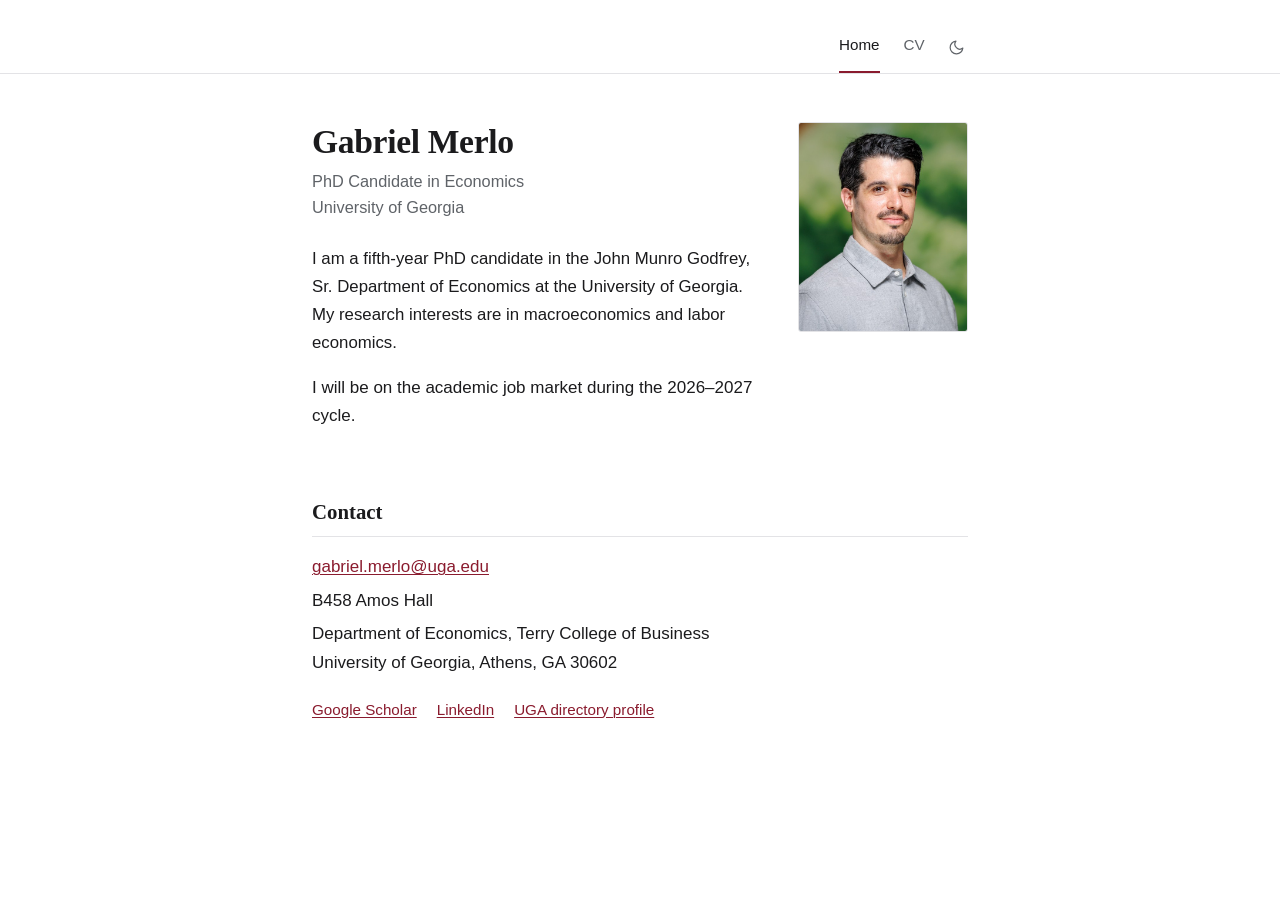
==== index.html @ b48e607b "Make the site findable: robots, sitemap, canonical, structured data The site is not yet indexed — a " ====
<!DOCTYPE html>
<html lang="en">
<head>
<meta charset="utf-8">
<meta name="viewport" content="width=device-width, initial-scale=1">
<title>Gabriel Merlo | Economics, University of Georgia</title>
<meta name="description" content="Gabriel Merlo is a PhD candidate in economics at the University of Georgia working in macroeconomics and labor economics.">
<link rel="canonical" href="https://gabrielmerlo.github.io/">
<link rel="stylesheet" href="style.css">
<script src="theme.js"></script>

<!-- Tells search engines that this site, the Terry directory page, the Google Scholar
     profile and the LinkedIn profile are all the same person. This is what makes the
     site rank for "Gabriel Merlo" rather than competing with those pages. -->
<script type="application/ld+json">
{
  "@context": "https://schema.org",
  "@type": "Person",
  "name": "Gabriel Merlo",
  "alternateName": "Gabriel Merlo Matto",
  "url": "https://gabrielmerlo.github.io/",
  "image": "https://gabrielmerlo.github.io/files/headshot.jpg",
  "email": "mailto:gabriel.merlo@uga.edu",
  "jobTitle": "PhD Candidate in Economics",
  "worksFor": {
    "@type": "CollegeOrUniversity",
    "name": "University of Georgia",
    "department": {
      "@type": "Organization",
      "name": "John Munro Godfrey, Sr. Department of Economics, Terry College of Business"
    }
  },
  "alumniOf": [
    { "@type": "CollegeOrUniversity", "name": "Universidad Carlos III de Madrid" },
    { "@type": "CollegeOrUniversity", "name": "Universidad de la Rep\u00fablica" }
  ],
  "knowsAbout": [
    "Macroeconomics",
    "Labor economics",
    "Social insurance",
    "Health and disability",
    "Life-cycle models"
  ],
  "sameAs": [
    "https://www.terry.uga.edu/directory/gabriel-merlo/",
    "https://scholar.google.com/citations?user=0ZLsRhEAAAAJ",
    "https://www.linkedin.com/in/gabrielmerlo/"
  ]
}
</script>
</head>
<body>

<header class="site">
  <div class="wrap">
    <!-- No brand on the home page: it would repeat the <h1> below, and the link would only
         point back to this page. research.html and teaching.html keep it as the way home. -->
    <div class="head-right">
    <nav class="site">
      <a href="index.html" aria-current="page">Home</a>
      <a href="files/cv.pdf">CV</a>
      <!-- Hidden until each page is ready. Uncomment a line here to switch that tab on,
           and make the same change in index.html, research.html and teaching.html so the
           nav matches everywhere.
      <a href="research.html">Research</a>
      <a href="teaching.html">Teaching</a>
      -->
    </nav>
      <button class="theme-toggle" type="button" aria-label="Switch to dark theme" aria-pressed="false">
        <svg class="moon" viewBox="0 0 24 24" fill="none" stroke="currentColor" stroke-width="1.7"
             stroke-linecap="round" stroke-linejoin="round" aria-hidden="true">
          <path d="M21 12.8A9 9 0 1 1 11.2 3a7 7 0 0 0 9.8 9.8z"></path>
        </svg>
        <svg class="sun" viewBox="0 0 24 24" fill="none" stroke="currentColor" stroke-width="1.7"
             stroke-linecap="round" stroke-linejoin="round" aria-hidden="true">
          <circle cx="12" cy="12" r="4"></circle>
          <path d="M12 2v2M12 20v2M4.9 4.9l1.4 1.4M17.7 17.7l1.4 1.4M2 12h2M20 12h2M4.9 19.1l1.4-1.4M17.7 6.3l1.4-1.4"></path>
        </svg>
      </button>
    </div>
  </div>
</header>

<main class="wrap">

  <div class="intro">
    <div class="text">
      <h1>Gabriel Merlo</h1>
      <p class="subtitle">PhD Candidate in Economics<br>University of Georgia</p>

      <p class="lede">I am a fifth-year PhD candidate in the John Munro Godfrey, Sr. Department of Economics
      at the University of Georgia. My research interests are in macroeconomics and labor economics.</p>

      <p>I will be on the academic job market during the 2026&ndash;2027 cycle.</p>

      <!-- When the job market paper is ready to announce, uncomment this and fill it in:
      <p>My job market paper, <a href="research.html">&ldquo;TITLE,&rdquo;</a> ONE SENTENCE ON WHAT IT DOES AND FINDS.</p>
      -->
    </div>
    <img class="headshot" src="files/headshot.jpg" alt="Photo of Gabriel Merlo">
  </div>

  <!-- Download buttons, hidden. The CV is reachable from the nav tab, so a button here
       would only repeat it. Add files/jmp.pdf and uncomment when the paper is ready.
  <div class="links">
    <a class="btn" href="files/jmp.pdf">Job market paper (PDF)</a>
  </div>
  -->

  <h2>Contact</h2>
  <ul class="plain">
    <li><a href="mailto:gabriel.merlo@uga.edu">gabriel.merlo@uga.edu</a></li>
    <li>B458 Amos Hall</li>
    <li>Department of Economics, Terry College of Business<br>
        University of Georgia, Athens, GA 30602</li>
  </ul>

  <p class="links" style="margin-top:1.25rem">
    <a href="https://scholar.google.com/citations?user=0ZLsRhEAAAAJ">Google Scholar</a>
    <a href="https://www.linkedin.com/in/gabrielmerlo/">LinkedIn</a>
    <a href="https://www.terry.uga.edu/directory/gabriel-merlo/">UGA directory profile</a>
  </p>

</main>

</body>
</html>
---- style.css ----
/* ---------------------------------------------------------------
   Personal academic site — shared stylesheet
   Edit the variables below to change colors/spacing site-wide.
   --------------------------------------------------------------- */

:root {
  --accent:      #8a1b2e;   /* deep UGA-ish red, used sparingly */
  --accent-soft: #f3e8ea;
  --text:        #1b1b1d;
  --muted:       #5f6368;
  --rule:        #e3e3e6;
  --bg:          #ffffff;
  --bg-soft:     #fafafa;
  --max:         44rem;
  --serif: "Iowan Old Style", "Palatino Linotype", Palatino, Georgia, "Times New Roman", serif;
  color-scheme: light;
  --sans:  -apple-system, BlinkMacSystemFont, "Segoe UI", Roboto, "Helvetica Neue", Arial, sans-serif;
}

/* Dark is opt-in via the header toggle, which stores the choice in localStorage.
   Light stays the default even when the visitor's OS is set to dark. To follow the
   OS instead, wrap this block in @media (prefers-color-scheme: dark). */
:root[data-theme="dark"] {
  --accent:      #e8899a;
  --accent-soft: #2a1c20;
  --text:        #e8e8ea;
  --muted:       #a0a0a8;
  --rule:        #2e2e33;
  --bg:          #131315;
  --bg-soft:     #1a1a1d;
  color-scheme: dark;
}

* { box-sizing: border-box; }

html { -webkit-text-size-adjust: 100%; }

body {
  margin: 0;
  background: var(--bg);
  color: var(--text);
  font-family: var(--sans);
  font-size: 17px;
  line-height: 1.65;
}

.wrap {
  max-width: var(--max);
  margin: 0 auto;
  padding: 0 1.5rem 5rem;
}

/* ---------- header / nav ---------- */

header.site {
  border-bottom: 1px solid var(--rule);
  margin-bottom: 3rem;
}

header.site .wrap {
  padding-top: 2rem;
  padding-bottom: 0;
  display: flex;
  flex-wrap: wrap;
  align-items: baseline;
  justify-content: space-between;
  gap: 0.75rem 2rem;
}

.brand {
  font-family: var(--serif);
  font-size: 1.25rem;
  font-weight: 600;
  letter-spacing: 0.01em;
  color: var(--text);
  text-decoration: none;
  white-space: nowrap;
}

/* Nav + theme toggle travel together on the right, with or without a brand. */
.head-right {
  display: flex;
  align-items: baseline;
  gap: 1.25rem;
  margin-left: auto;
}

.theme-toggle {
  background: none;
  border: 0;
  padding: 0.2rem;
  margin-bottom: 0.55rem;
  color: var(--muted);
  cursor: pointer;
  line-height: 0;
  border-radius: 3px;
  align-self: center;
}
.theme-toggle:hover { color: var(--text); }
.theme-toggle svg { width: 17px; height: 17px; display: block; }
.theme-toggle .sun { display: none; }
:root[data-theme="dark"] .theme-toggle .sun  { display: block; }
:root[data-theme="dark"] .theme-toggle .moon { display: none; }

a:focus-visible,
.theme-toggle:focus-visible {
  outline: 2px solid var(--accent);
  outline-offset: 3px;
}

nav.site {
  display: flex;
  flex-wrap: wrap;
  gap: 1.5rem;
  padding-bottom: 0.9rem;
}

nav.site a {
  color: var(--muted);
  text-decoration: none;
  font-size: 0.95rem;
  padding-bottom: 0.9rem;
  margin-bottom: -0.95rem;
  border-bottom: 2px solid transparent;
}

nav.site a:hover { color: var(--text); }

nav.site a[aria-current="page"] {
  color: var(--text);
  border-bottom-color: var(--accent);
}

/* ---------- typography ---------- */

h1 {
  font-family: var(--serif);
  font-size: 2.1rem;
  line-height: 1.2;
  font-weight: 600;
  margin: 0 0 0.35rem;
  letter-spacing: -0.01em;
}

h2 {
  font-family: var(--serif);
  font-size: 1.3rem;
  font-weight: 600;
  margin: 3rem 0 1rem;
  padding-bottom: 0.4rem;
  border-bottom: 1px solid var(--rule);
}

h3 {
  font-size: 1.05rem;
  font-weight: 600;
  margin: 2rem 0 0.35rem;
  line-height: 1.4;
}

p { margin: 0 0 1.1rem; }

a { color: var(--accent); text-decoration-thickness: 1px; text-underline-offset: 2px; }
a:hover { text-decoration-thickness: 2px; }

.lede { font-size: 1.05rem; }

.subtitle {
  color: var(--muted);
  font-size: 1.02rem;
  margin: 0 0 1.5rem;
}

.muted { color: var(--muted); }
.small { font-size: 0.9rem; }

/* ---------- home intro block ---------- */

.intro {
  display: flex;
  gap: 2rem;
  align-items: flex-start;
  margin-bottom: 2.5rem;
}

.intro .text { flex: 1 1 20rem; min-width: 0; }

.headshot {
  flex: 0 0 auto;
  width: 170px;
  height: 210px;
  object-fit: cover;
  border-radius: 3px;
  background: var(--bg-soft);
  border: 1px solid var(--rule);
}

@media (max-width: 600px) {
  .intro { flex-direction: column-reverse; gap: 1.5rem; }
  .headshot { width: 150px; height: 185px; }
  h1 { font-size: 1.75rem; }
  body { font-size: 16px; }
}

/* ---------- contact / link rows ---------- */

ul.plain { list-style: none; padding: 0; margin: 0 0 1.1rem; }
ul.plain li { margin-bottom: 0.35rem; }

.links {
  display: flex;
  flex-wrap: wrap;
  gap: 0.5rem 1.25rem;
  font-size: 0.95rem;
  margin-bottom: 1.5rem;
}

.btn {
  display: inline-block;
  border: 1px solid var(--rule);
  border-radius: 3px;
  padding: 0.4rem 0.9rem;
  text-decoration: none;
  color: var(--text);
  font-size: 0.95rem;
  background: var(--bg-soft);
}
.btn:hover { border-color: var(--accent); color: var(--accent); }

/* ---------- papers ---------- */

.paper { margin-bottom: 2.25rem; }

.paper .title { font-weight: 600; }

.paper .meta {
  color: var(--muted);
  font-size: 0.92rem;
  margin: 0.15rem 0 0.6rem;
}

.tag {
  display: inline-block;
  background: var(--accent-soft);
  color: var(--accent);
  font-size: 0.72rem;
  font-weight: 700;
  letter-spacing: 0.07em;
  text-transform: uppercase;
  padding: 0.15rem 0.5rem;
  border-radius: 2px;
  vertical-align: 0.15em;
  margin-right: 0.4rem;
}

details.abstract summary {
  cursor: pointer;
  color: var(--accent);
  font-size: 0.93rem;
  list-style: none;
  display: inline-block;
  user-select: none;
}
details.abstract summary::-webkit-details-marker { display: none; }
details.abstract summary::before { content: "\25B8\00a0"; display: inline-block; transition: transform 0.15s; }
details.abstract[open] summary::before { content: "\25BE\00a0"; }
details.abstract summary:hover { text-decoration: underline; }

details.abstract p {
  font-size: 0.95rem;
  color: var(--muted);
  border-left: 2px solid var(--rule);
  padding-left: 1rem;
  margin: 0.75rem 0 0;
}

/* ---------- teaching ---------- */

.course { margin-bottom: 1.4rem; }
.course .role {
  color: var(--muted);
  font-size: 0.92rem;
}

/* ---------- footer ---------- */

footer.site {
  border-top: 1px solid var(--rule);
  margin-top: 4rem;
  padding-top: 1.25rem;
  color: var(--muted);
  font-size: 0.88rem;
}
footer.site a { color: var(--muted); }
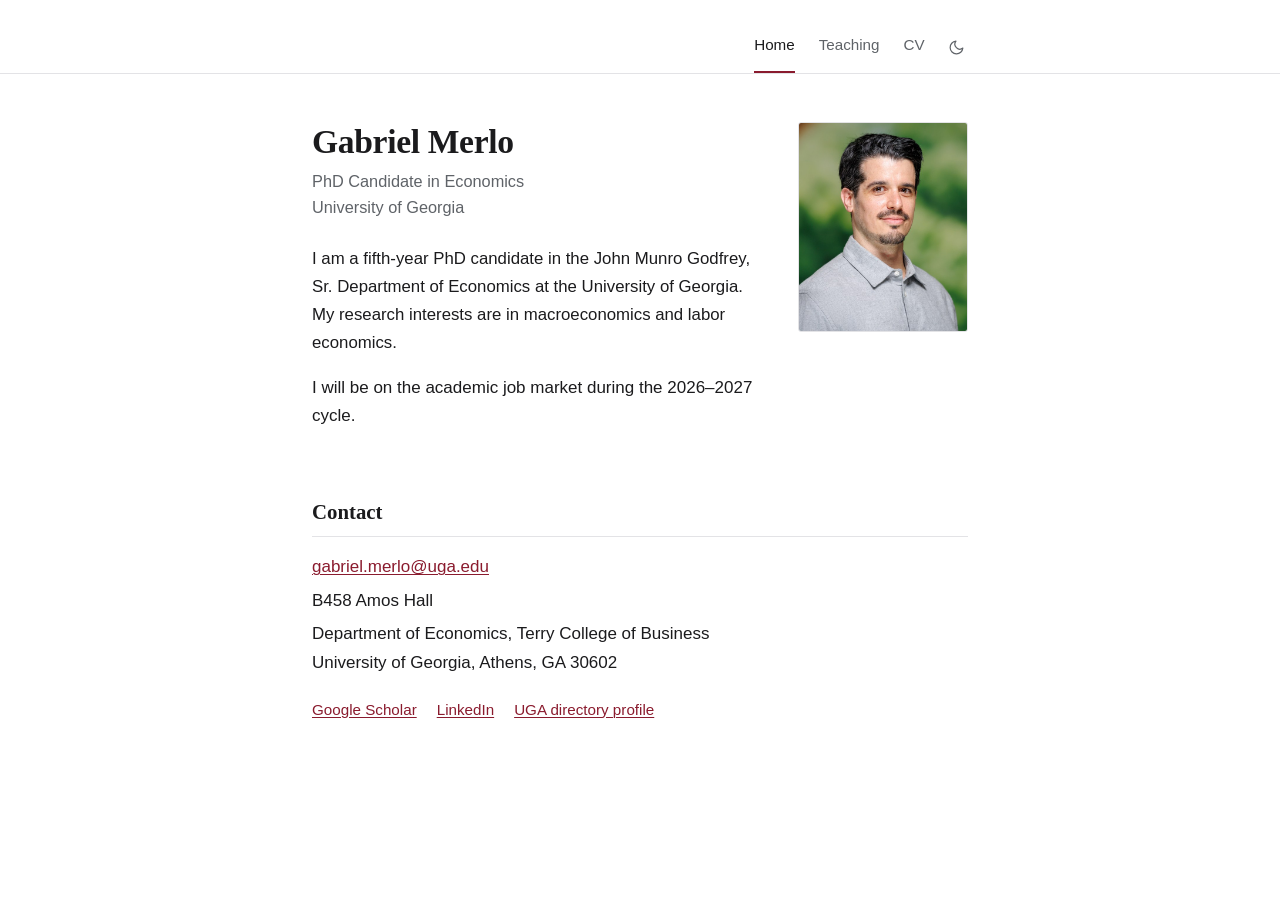
==== commit bdf2d881: "Add the Teaching page and switch on its tab" ====
--- a/index.html
+++ b/index.html
@@ -58,12 +58,12 @@
     <div class="head-right">
     <nav class="site">
       <a href="index.html" aria-current="page">Home</a>
+      <a href="teaching.html">Teaching</a>
       <a href="files/cv.pdf">CV</a>
       <!-- Hidden until each page is ready. Uncomment a line here to switch that tab on,
            and make the same change in index.html, research.html and teaching.html so the
            nav matches everywhere.
       <a href="research.html">Research</a>
-      <a href="teaching.html">Teaching</a>
       -->
     </nav>
       <button class="theme-toggle" type="button" aria-label="Switch to dark theme" aria-pressed="false">
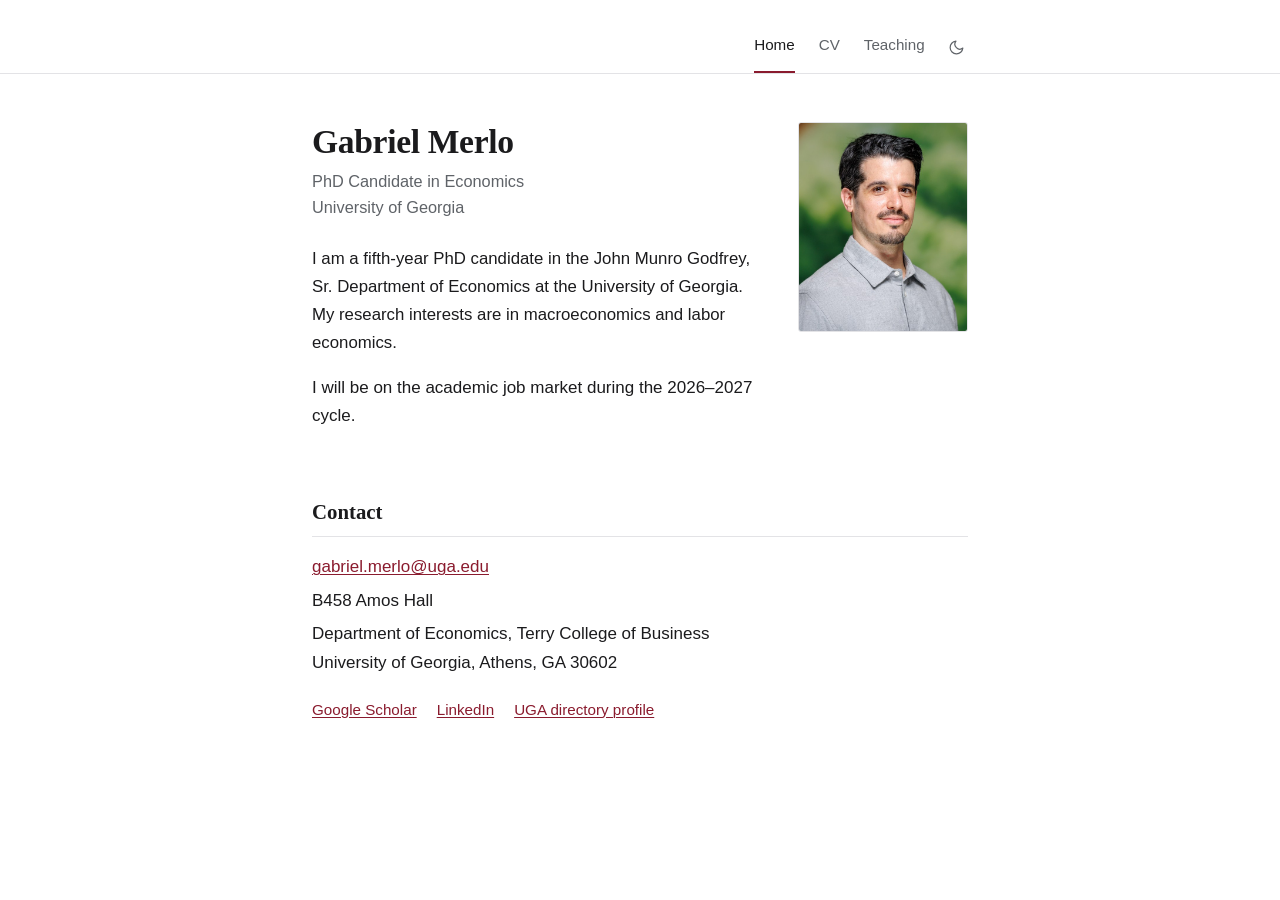
==== commit d5f874fb: "Link the UC3M evaluations and award letters, move Teaching after CV" ====
--- a/index.html
+++ b/index.html
@@ -58,8 +58,8 @@
     <div class="head-right">
     <nav class="site">
       <a href="index.html" aria-current="page">Home</a>
+      <a href="files/cv.pdf">CV</a>
       <a href="teaching.html">Teaching</a>
-      <a href="files/cv.pdf">CV</a>
       <!-- Hidden until each page is ready. Uncomment a line here to switch that tab on,
            and make the same change in index.html, research.html and teaching.html so the
            nav matches everywhere.
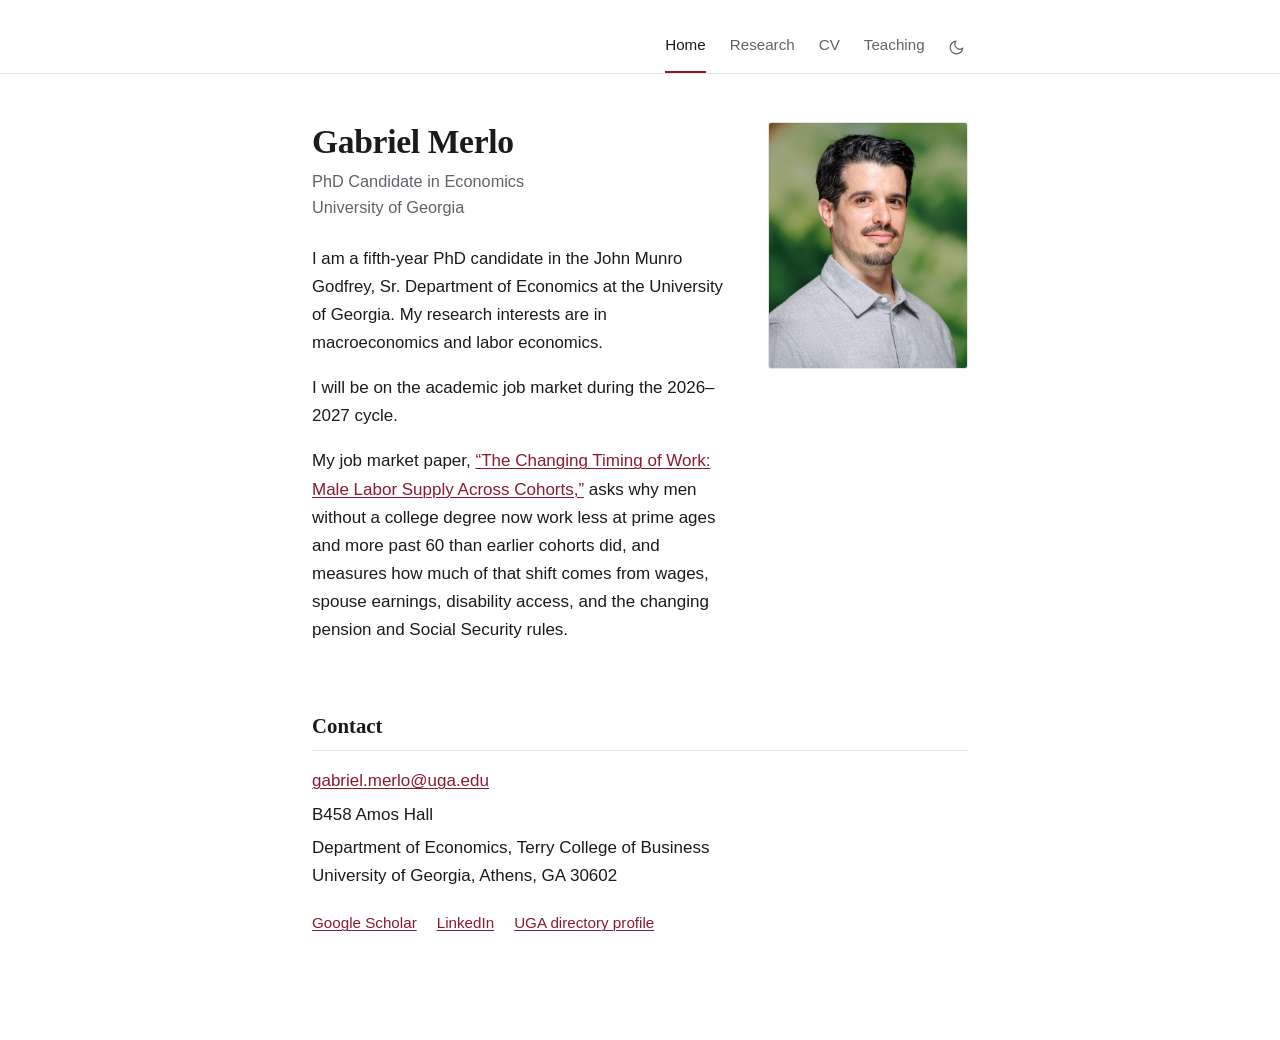
==== commit b808a833: "Add research page" ====
--- a/index.html
+++ b/index.html
@@ -58,13 +58,9 @@
     <div class="head-right">
     <nav class="site">
       <a href="index.html" aria-current="page">Home</a>
+      <a href="research.html">Research</a>
       <a href="files/cv.pdf">CV</a>
       <a href="teaching.html">Teaching</a>
-      <!-- Hidden until each page is ready. Uncomment a line here to switch that tab on,
-           and make the same change in index.html, research.html and teaching.html so the
-           nav matches everywhere.
-      <a href="research.html">Research</a>
-      -->
     </nav>
       <button class="theme-toggle" type="button" aria-label="Switch to dark theme" aria-pressed="false">
         <svg class="moon" viewBox="0 0 24 24" fill="none" stroke="currentColor" stroke-width="1.7"
@@ -93,9 +89,10 @@
 
       <p>I will be on the academic job market during the 2026&ndash;2027 cycle.</p>
 
-      <!-- When the job market paper is ready to announce, uncomment this and fill it in:
-      <p>My job market paper, <a href="research.html">&ldquo;TITLE,&rdquo;</a> ONE SENTENCE ON WHAT IT DOES AND FINDS.</p>
-      -->
+      <p>My job market paper, <a href="research.html">&ldquo;The Changing Timing of Work: Male Labor
+      Supply Across Cohorts,&rdquo;</a> asks why men without a college degree now work less at prime
+      ages and more past 60 than earlier cohorts did, and measures how much of that shift comes from
+      wages, spouse earnings, disability access, and the changing pension and Social Security rules.</p>
     </div>
     <img class="headshot" src="files/headshot.jpg" alt="Photo of Gabriel Merlo">
   </div>
--- a/style.css
+++ b/style.css
@@ -187,8 +187,8 @@
 
 .headshot {
   flex: 0 0 auto;
-  width: 170px;
-  height: 210px;
+  width: 200px;
+  height: 247px;
   object-fit: cover;
   border-radius: 3px;
   background: var(--bg-soft);
@@ -197,7 +197,7 @@
 
 @media (max-width: 600px) {
   .intro { flex-direction: column-reverse; gap: 1.5rem; }
-  .headshot { width: 150px; height: 185px; }
+  .headshot { width: 170px; height: 210px; }
   h1 { font-size: 1.75rem; }
   body { font-size: 16px; }
 }
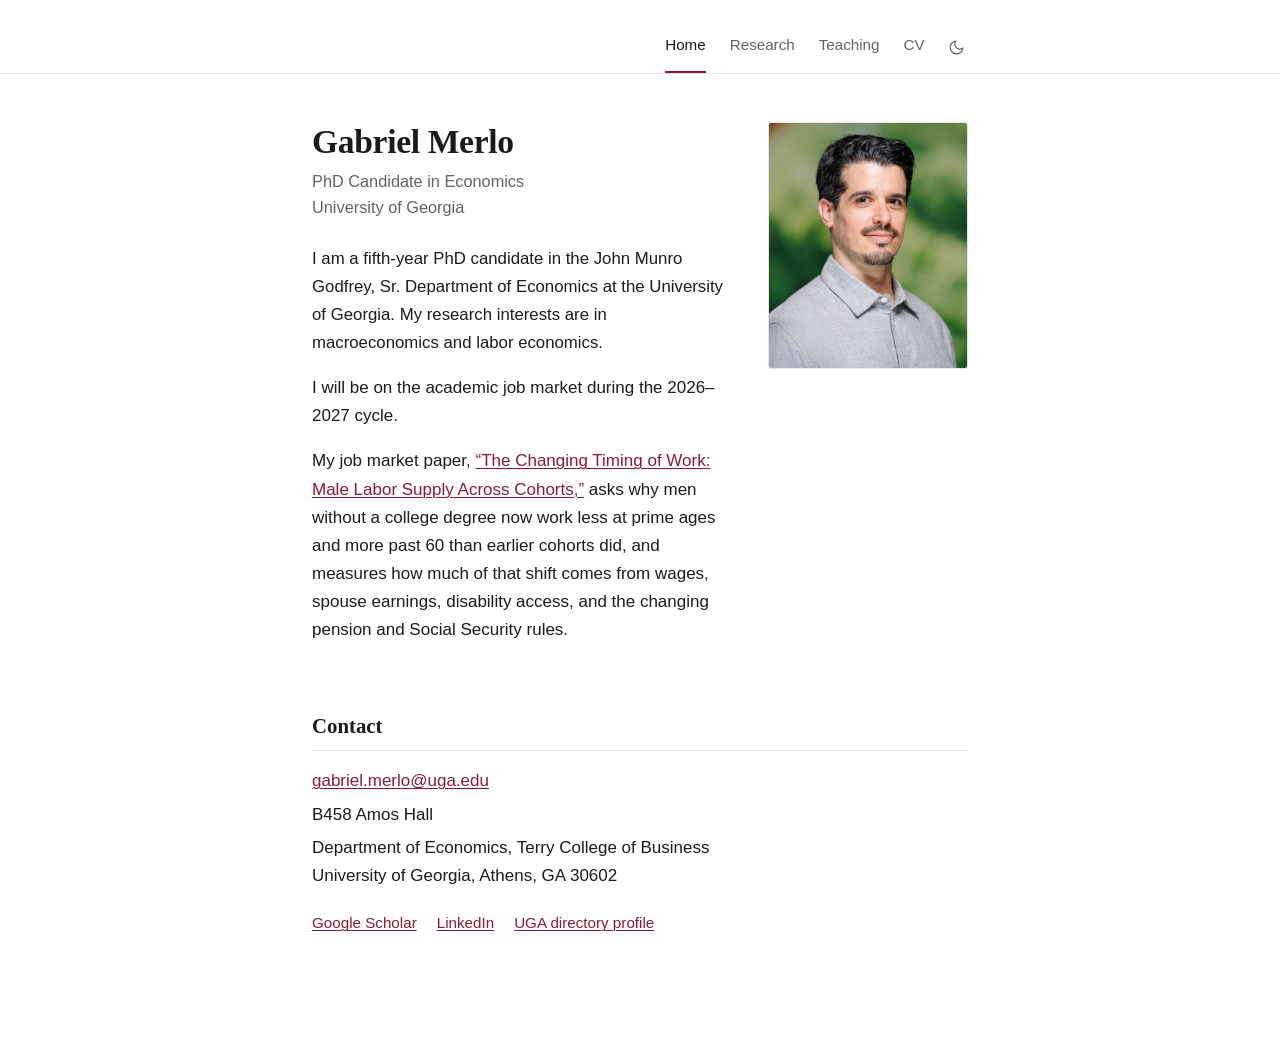
==== commit 705e7e33: "Reorder nav and sections" ====
--- a/index.html
+++ b/index.html
@@ -59,8 +59,8 @@
     <nav class="site">
       <a href="index.html" aria-current="page">Home</a>
       <a href="research.html">Research</a>
+      <a href="teaching.html">Teaching</a>
       <a href="files/cv.pdf">CV</a>
-      <a href="teaching.html">Teaching</a>
     </nav>
       <button class="theme-toggle" type="button" aria-label="Switch to dark theme" aria-pressed="false">
         <svg class="moon" viewBox="0 0 24 24" fill="none" stroke="currentColor" stroke-width="1.7"
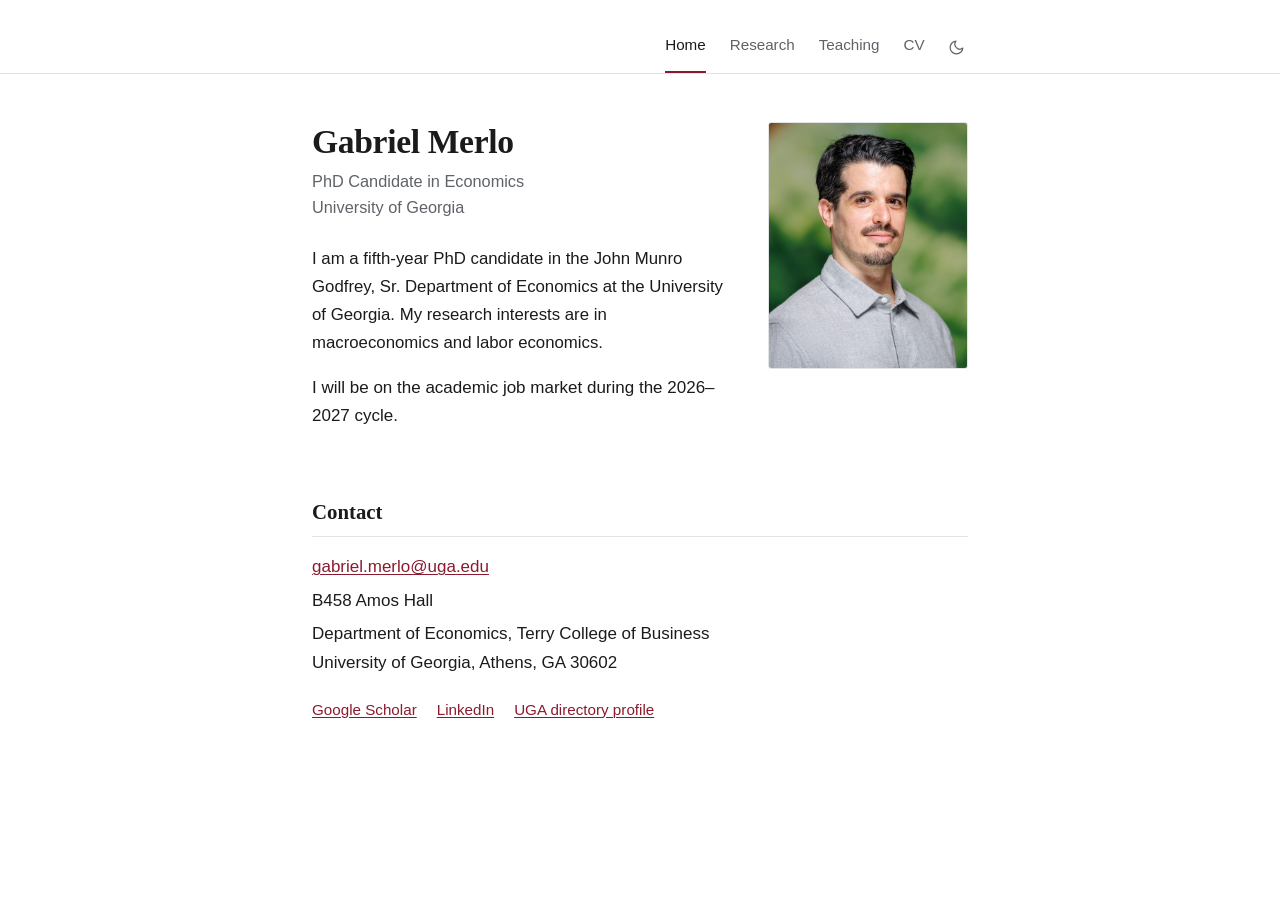
==== commit 9963faf4: "Update CV, hide JMP" ====
--- a/index.html
+++ b/index.html
@@ -89,10 +89,12 @@
 
       <p>I will be on the academic job market during the 2026&ndash;2027 cycle.</p>
 
+      <!-- Job market paper mention, off for now. Uncomment to put it back.
       <p>My job market paper, <a href="research.html">&ldquo;The Changing Timing of Work: Male Labor
       Supply Across Cohorts,&rdquo;</a> asks why men without a college degree now work less at prime
       ages and more past 60 than earlier cohorts did, and measures how much of that shift comes from
       wages, spouse earnings, disability access, and the changing pension and Social Security rules.</p>
+      -->
     </div>
     <img class="headshot" src="files/headshot.jpg" alt="Photo of Gabriel Merlo">
   </div>
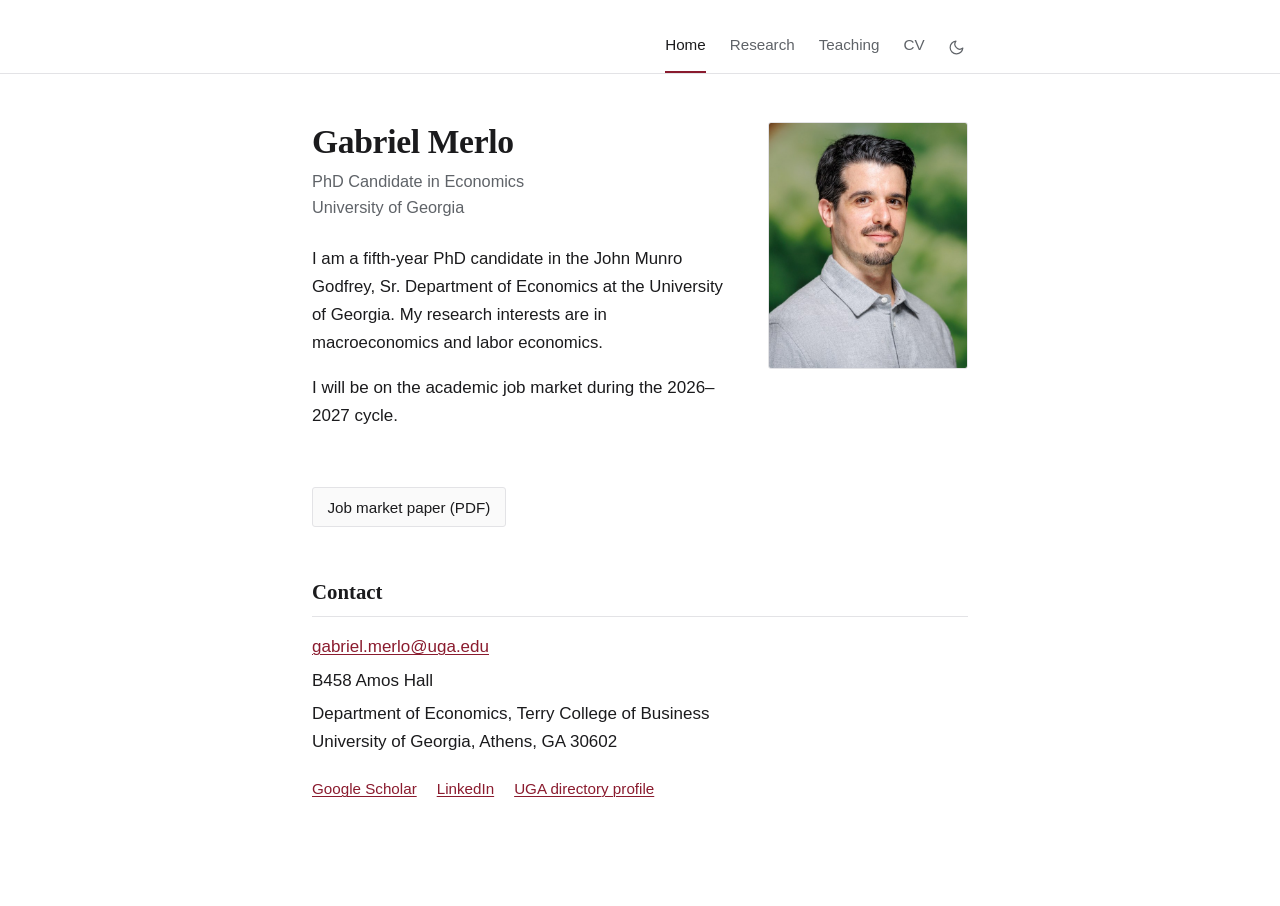
==== commit c60de838: "Show JMP button" ====
--- a/index.html
+++ b/index.html
@@ -99,12 +99,10 @@
     <img class="headshot" src="files/headshot.jpg" alt="Photo of Gabriel Merlo">
   </div>
 
-  <!-- Download buttons, hidden. The CV is reachable from the nav tab, so a button here
-       would only repeat it. Add files/jmp.pdf and uncomment when the paper is ready.
+  <!-- Download button. The CV is reachable from the nav tab, so it gets no button here. -->
   <div class="links">
     <a class="btn" href="files/jmp.pdf">Job market paper (PDF)</a>
   </div>
-  -->
 
   <h2>Contact</h2>
   <ul class="plain">
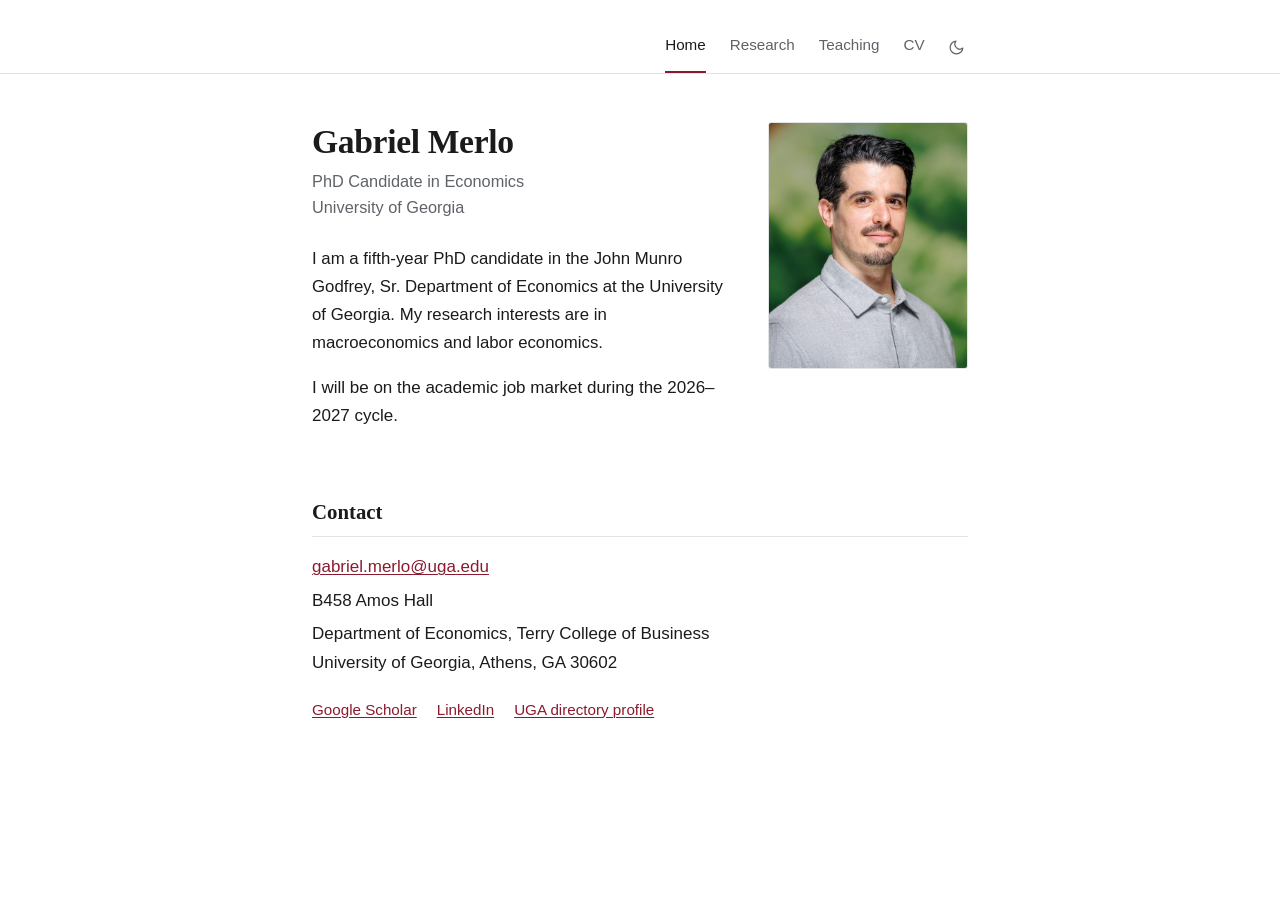
==== commit b4ea58cd: "Trim JMP links" ====
--- a/index.html
+++ b/index.html
@@ -99,11 +99,6 @@
     <img class="headshot" src="files/headshot.jpg" alt="Photo of Gabriel Merlo">
   </div>
 
-  <!-- Download button. The CV is reachable from the nav tab, so it gets no button here. -->
-  <div class="links">
-    <a class="btn" href="files/jmp.pdf">Job market paper (PDF)</a>
-  </div>
-
   <h2>Contact</h2>
   <ul class="plain">
     <li><a href="mailto:gabriel.merlo@uga.edu">gabriel.merlo@uga.edu</a></li>
